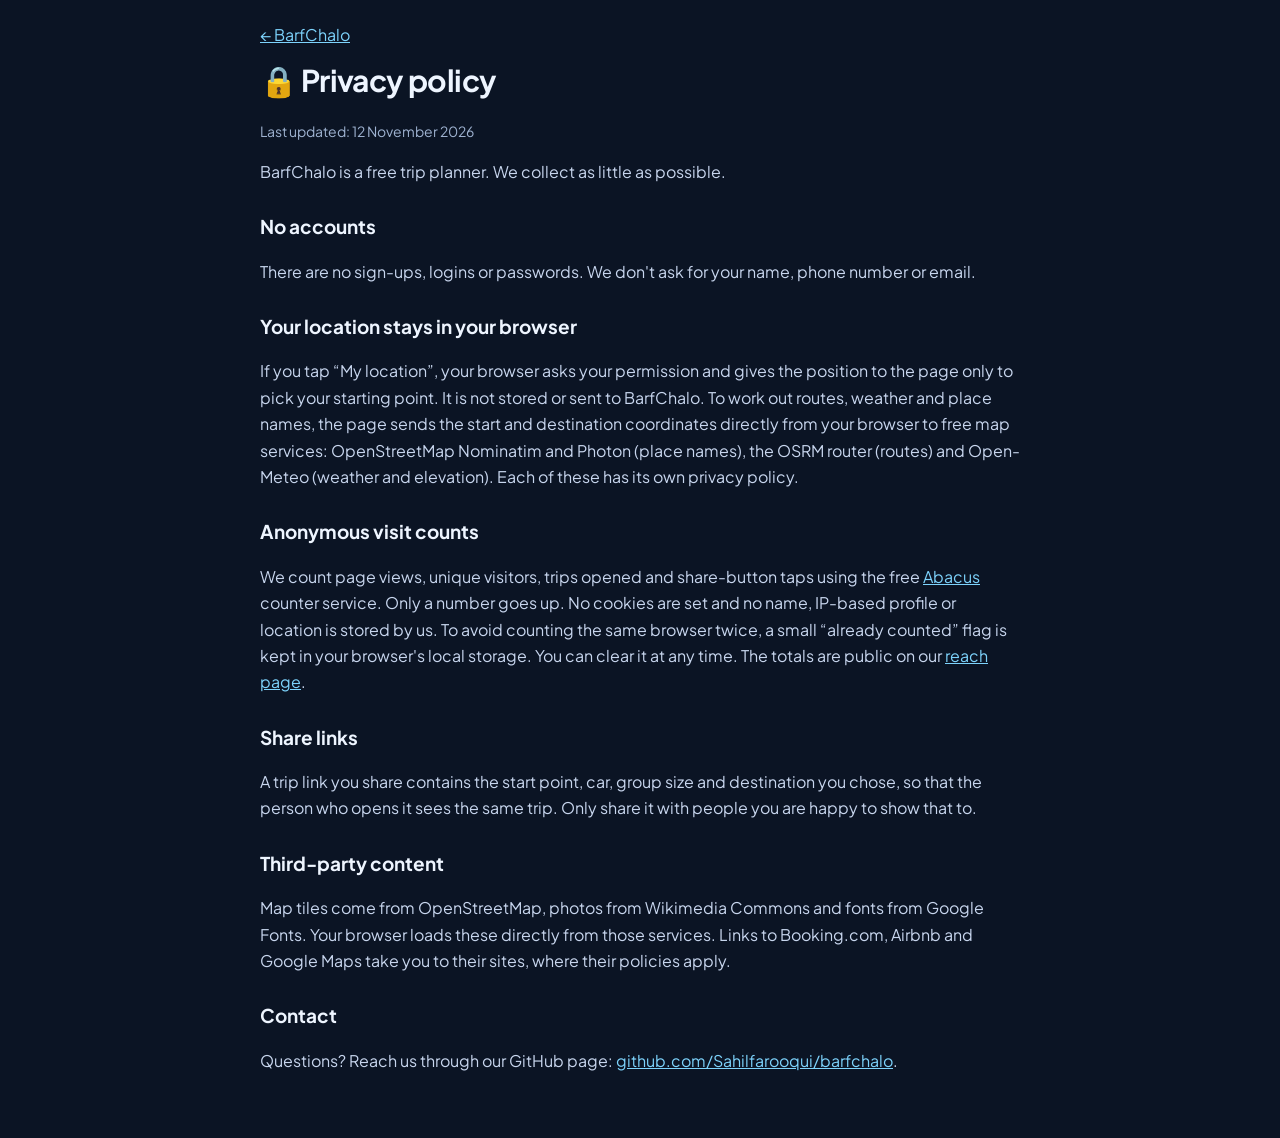
==== privacy.html @ 11282616 "Fix route map fit when detail sheet opens; add privacy page; drop duplicate ops workflow" ====
<!DOCTYPE html>
<html lang="en"><head><meta charset="utf-8"><meta name="viewport" content="width=device-width, initial-scale=1">
<title>Privacy — BarfChalo</title>
<link href="https://fonts.googleapis.com/css2?family=Plus+Jakarta+Sans:wght@400;700;800&display=swap" rel="stylesheet">
<link rel="icon" href="assets/logo.svg" type="image/svg+xml">
<style>body{margin:0;background:#0b1424;color:#eef5ff;font:16px/1.65 "Plus Jakarta Sans",system-ui,sans-serif}.w{max-width:760px;margin:0 auto;padding:22px 18px 48px}a{color:#7dd3fc}h1{font-size:30px;letter-spacing:-.02em;margin:8px 0}h2{font-size:19px;margin:26px 0 6px}p,li{color:#c8d6ee}.m{color:#9fb3d1;font-size:14px}</style>
</head><body><div class="w">
<a href="./">← BarfChalo</a>
<h1>🔒 Privacy policy</h1>
<p class="m">Last updated: 12 November 2026</p>
<p>BarfChalo is a free trip planner. We collect as little as possible.</p>
<h2>No accounts</h2>
<p>There are no sign-ups, logins or passwords. We don't ask for your name, phone number or email.</p>
<h2>Your location stays in your browser</h2>
<p>If you tap “My location”, your browser asks your permission and gives the position to the page only to pick your starting point. It is not stored or sent to BarfChalo. To work out routes, weather and place names, the page sends the start and destination coordinates directly from your browser to free map services: OpenStreetMap Nominatim and Photon (place names), the OSRM router (routes) and Open-Meteo (weather and elevation). Each of these has its own privacy policy.</p>
<h2>Anonymous visit counts</h2>
<p>We count page views, unique visitors, trips opened and share-button taps using the free <a href="https://abacus.jasoncameron.dev" target="_blank" rel="noopener">Abacus</a> counter service. Only a number goes up. No cookies are set and no name, IP-based profile or location is stored by us. To avoid counting the same browser twice, a small “already counted” flag is kept in your browser's local storage. You can clear it at any time. The totals are public on our <a href="stats.html">reach page</a>.</p>
<h2>Share links</h2>
<p>A trip link you share contains the start point, car, group size and destination you chose, so that the person who opens it sees the same trip. Only share it with people you are happy to show that to.</p>
<h2>Third-party content</h2>
<p>Map tiles come from OpenStreetMap, photos from Wikimedia Commons and fonts from Google Fonts. Your browser loads these directly from those services. Links to Booking.com, Airbnb and Google Maps take you to their sites, where their policies apply.</p>
<h2>Contact</h2>
<p>Questions? Reach us through our GitHub page: <a href="https://github.com/Sahilfarooqui/barfchalo" target="_blank" rel="noopener">github.com/Sahilfarooqui/barfchalo</a>.</p>
</div></body></html>
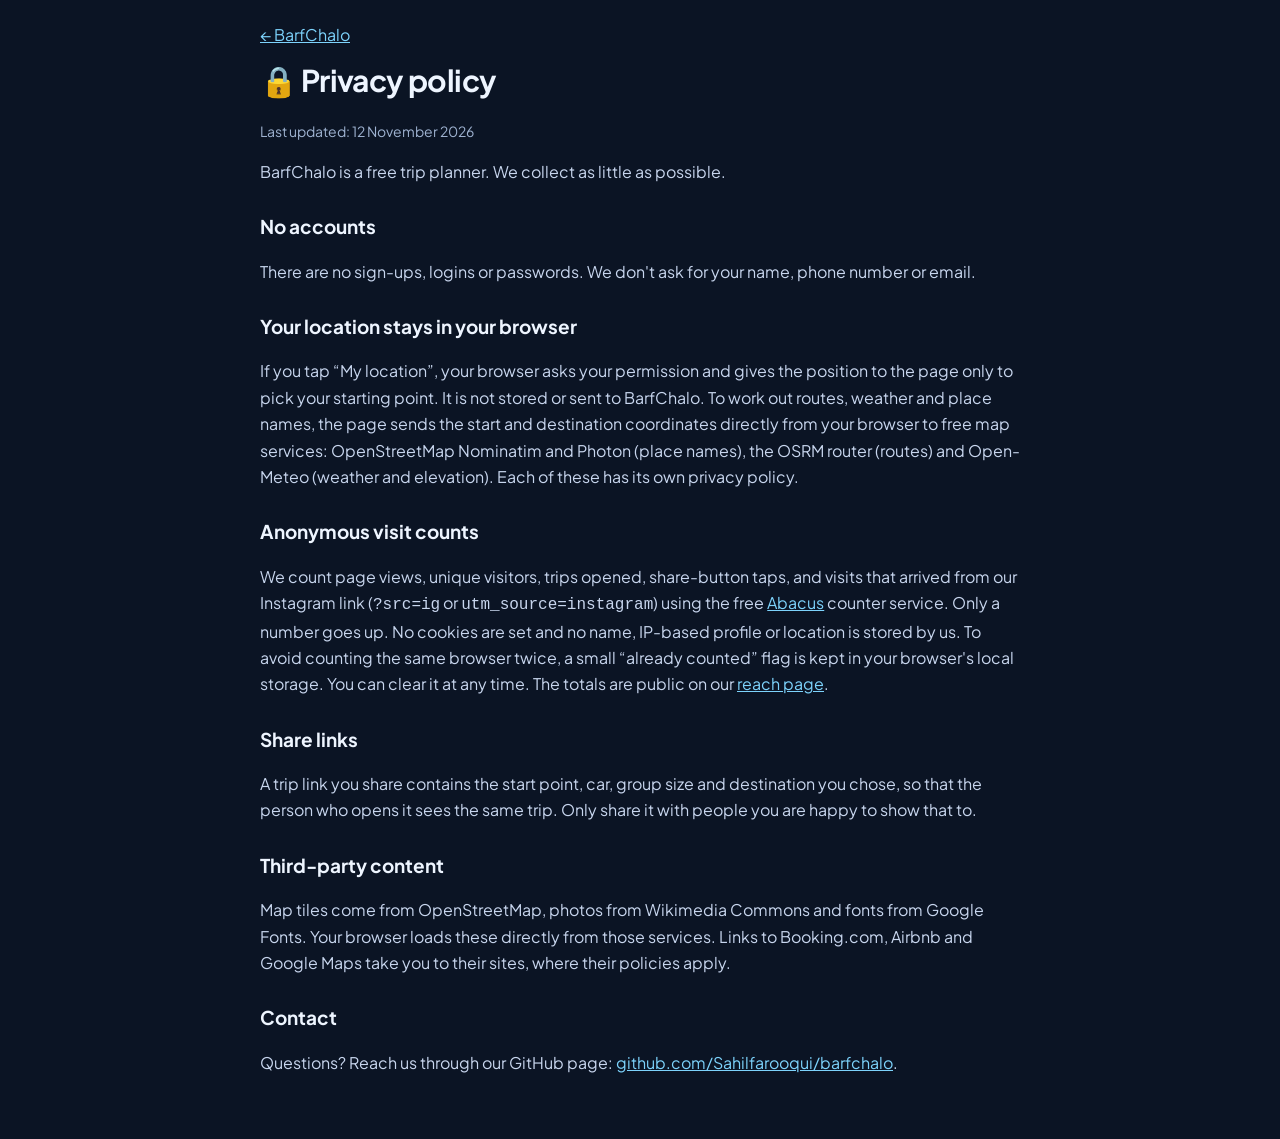
==== commit de5a3cc6: "Count Instagram bio-link visits in the Abacus reach counters Hits a ref-ig key (and a daily ref-ig-Y" ====
--- a/privacy.html
+++ b/privacy.html
@@ -1,6 +1,13 @@
 <!DOCTYPE html>
 <html lang="en"><head><meta charset="utf-8"><meta name="viewport" content="width=device-width, initial-scale=1">
 <title>Privacy — BarfChalo</title>
+<meta name="description" content="BarfChalo privacy policy: no accounts, no cookies, location stays in your browser, anonymous visit counts only.">
+<link rel="canonical" href="https://sahilfarooqui.github.io/barfchalo/privacy.html">
+<meta property="og:title" content="Privacy — BarfChalo">
+<meta property="og:description" content="BarfChalo privacy policy: no accounts, no cookies, location stays in your browser, anonymous visit counts only.">
+<meta property="og:type" content="website">
+<meta property="og:url" content="https://sahilfarooqui.github.io/barfchalo/privacy.html">
+<meta property="og:image" content="https://sahilfarooqui.github.io/barfchalo/assets/og.png">
 <link href="https://fonts.googleapis.com/css2?family=Plus+Jakarta+Sans:wght@400;700;800&display=swap" rel="stylesheet">
 <link rel="icon" href="assets/logo.svg" type="image/svg+xml">
 <style>body{margin:0;background:#0b1424;color:#eef5ff;font:16px/1.65 "Plus Jakarta Sans",system-ui,sans-serif}.w{max-width:760px;margin:0 auto;padding:22px 18px 48px}a{color:#7dd3fc}h1{font-size:30px;letter-spacing:-.02em;margin:8px 0}h2{font-size:19px;margin:26px 0 6px}p,li{color:#c8d6ee}.m{color:#9fb3d1;font-size:14px}</style>
@@ -14,7 +21,7 @@
 <h2>Your location stays in your browser</h2>
 <p>If you tap “My location”, your browser asks your permission and gives the position to the page only to pick your starting point. It is not stored or sent to BarfChalo. To work out routes, weather and place names, the page sends the start and destination coordinates directly from your browser to free map services: OpenStreetMap Nominatim and Photon (place names), the OSRM router (routes) and Open-Meteo (weather and elevation). Each of these has its own privacy policy.</p>
 <h2>Anonymous visit counts</h2>
-<p>We count page views, unique visitors, trips opened and share-button taps using the free <a href="https://abacus.jasoncameron.dev" target="_blank" rel="noopener">Abacus</a> counter service. Only a number goes up. No cookies are set and no name, IP-based profile or location is stored by us. To avoid counting the same browser twice, a small “already counted” flag is kept in your browser's local storage. You can clear it at any time. The totals are public on our <a href="stats.html">reach page</a>.</p>
+<p>We count page views, unique visitors, trips opened, share-button taps, and visits that arrived from our Instagram link (<code>?src=ig</code> or <code>utm_source=instagram</code>) using the free <a href="https://abacus.jasoncameron.dev" target="_blank" rel="noopener">Abacus</a> counter service. Only a number goes up. No cookies are set and no name, IP-based profile or location is stored by us. To avoid counting the same browser twice, a small “already counted” flag is kept in your browser's local storage. You can clear it at any time. The totals are public on our <a href="stats.html">reach page</a>.</p>
 <h2>Share links</h2>
 <p>A trip link you share contains the start point, car, group size and destination you chose, so that the person who opens it sees the same trip. Only share it with people you are happy to show that to.</p>
 <h2>Third-party content</h2>
